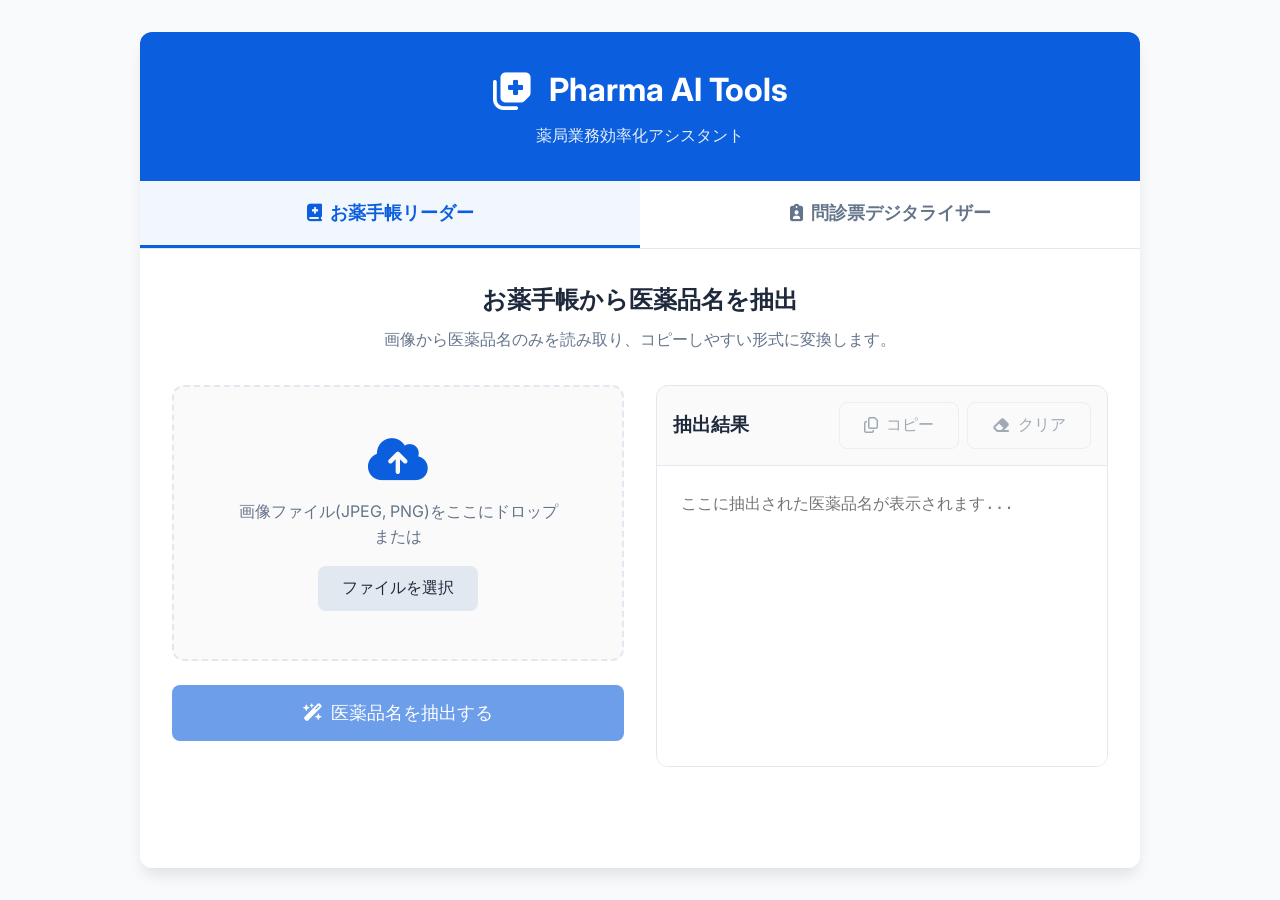
==== index.html @ e8e13a67 "問診票データの日本語化対応: null→なし, either→どちらでもよい, 全英語→日本語変換" ====
<!DOCTYPE html>
<html lang="ja">
<head>
    <meta charset="UTF-8">
    <meta name="viewport" content="width=device-width, initial-scale=1.0">
    <title>Pharma AI Tools</title>
    <link rel="stylesheet" href="style.css">
    <!-- Google Fonts: Inter -->
    <link rel="preconnect" href="https://fonts.googleapis.com">
    <link rel="preconnect" href="https://fonts.gstatic.com" crossorigin>
    <link href="https://fonts.googleapis.com/css2?family=Inter:wght@400;500;600;700&display=swap" rel="stylesheet">
    <!-- Font Awesome -->
    <link rel="stylesheet" href="https://cdnjs.cloudflare.com/ajax/libs/font-awesome/6.4.0/css/all.min.css">
</head>
<body>
    <div class="app-container">
        <header class="app-header">
            <div class="logo-container">
                <i class="fa-solid fa-notes-medical logo-icon"></i>
                <h1 class="app-title">Pharma AI Tools</h1>
            </div>
            <p class="app-subtitle">薬局業務効率化アシスタント</p>
        </header>

        <main class="app-main">
            <!-- Tabs -->
            <div class="tabs">
                <button class="tab-btn active" data-tab="notebook-reader">
                    <i class="fa-solid fa-book-medical"></i> お薬手帳リーダー
                </button>
                <button class="tab-btn" data-tab="questionnaire-digitizer">
                    <i class="fa-solid fa-clipboard-user"></i> 問診票デジタライザー
                </button>
            </div>

            <!-- Tab Content: Medication Notebook Reader -->
            <section id="notebook-reader" class="tab-content active">
                <div class="content-header">
                    <h2>お薬手帳から医薬品名を抽出</h2>
                    <p>画像から医薬品名のみを読み取り、コピーしやすい形式に変換します。</p>
                </div>
                
                <div class="workspace">
                    <div class="upload-section">
                        <div class="drop-zone" id="drop-zone-notebook">
                            <i class="fa-solid fa-cloud-arrow-up upload-icon"></i>
                            <p class="drop-text">画像ファイル(JPEG, PNG)をここにドロップ<br>または</p>
                            <input type="file" id="file-input-notebook" accept="image/jpeg, image/png, image/webp" hidden>
                            <button class="btn btn-secondary" onclick="document.getElementById('file-input-notebook').click()">ファイルを選択</button>
                            <div id="preview-container-notebook" class="preview-container" style="display: none;">
                                <img id="image-preview-notebook" src="" alt="プレビュー">
                                <button class="btn-icon remove-btn" id="remove-btn-notebook" title="画像を削除"><i class="fa-solid fa-xmark"></i></button>
                            </div>
                        </div>
                        <button class="btn btn-primary analyze-btn" id="analyze-btn-notebook" disabled>
                            <i class="fa-solid fa-wand-magic-sparkles"></i> 医薬品名を抽出する
                        </button>
                    </div>

                    <div class="result-section">
                        <div class="result-header">
                            <h3>抽出結果</h3>
                            <div class="result-actions">
                                <button class="btn btn-outline" id="copy-btn-notebook" disabled>
                                    <i class="fa-regular fa-copy"></i> コピー
                                </button>
                                <button class="btn btn-outline" id="clear-btn-notebook" disabled>
                                    <i class="fa-solid fa-eraser"></i> クリア
                                </button>
                            </div>
                        </div>
                        <div class="textarea-container">
                            <textarea id="result-text-notebook" placeholder="ここに抽出された医薬品名が表示されます..." readonly></textarea>
                            <div id="loading-overlay-notebook" class="loading-overlay" style="display: none;">
                                <div class="spinner"></div>
                                <p>AIが画像を解析中...</p>
                            </div>
                        </div>
                    </div>
                </div>
            </section>

            <!-- Tab Content: Questionnaire Digitizer -->
            <section id="questionnaire-digitizer" class="tab-content">
                 <div class="content-header">
                    <h2>問診票をデータ化して自動送信</h2>
                    <p>手書きの問診票を読み取り、問診回答管理システム(スプレッドシート等)へ自動登録します。</p>
                </div>

                <div class="workspace">
                    <div class="upload-section">
                        <div class="drop-zone" id="drop-zone-questionnaire">
                            <i class="fa-solid fa-file-signature upload-icon"></i>
                            <p class="drop-text">問診票の画像(JPEG, PNG)をここにドロップ<br>または</p>
                            <input type="file" id="file-input-questionnaire" accept="image/jpeg, image/png, image/webp" hidden>
                            <button class="btn btn-secondary" onclick="document.getElementById('file-input-questionnaire').click()">ファイルを選択</button>
                            <div id="preview-container-questionnaire" class="preview-container" style="display: none;">
                                <img id="image-preview-questionnaire" src="" alt="プレビュー">
                                <button class="btn-icon remove-btn" id="remove-btn-questionnaire" title="画像を削除"><i class="fa-solid fa-xmark"></i></button>
                            </div>
                        </div>
                        <!-- 今後の拡張で設定項目を増やす余地 -->
                         <div class="settings-panel">
                            <label for="gas-url-input" class="settings-label">GAS WebアプリURL (問診システム連携用)</label>
                            <input type="password" id="gas-url-input" class="settings-input" placeholder="https://script.google.com/macros/s/.../exec">
                            <small class="settings-hint">※初回のみ入力。ブラウザに保存されます。</small>
                        </div>
                        <button class="btn btn-primary analyze-btn" id="analyze-btn-questionnaire" disabled>
                            <i class="fa-solid fa-paper-plane"></i> 読み取ってシステムへ送信
                        </button>
                    </div>

                    <div class="result-section">
                         <div class="result-header">
                            <h3>処理ステータス</h3>
                        </div>
                        <div class="status-panel" id="status-panel-questionnaire">
                            <div class="status-idle">
                                <i class="fa-solid fa-circle-info status-icon"></i>
                                <p>画像をアップロードして送信ボタンを押してください。</p>
                            </div>
                            <div id="loading-overlay-questionnaire" class="loading-overlay" style="display: none;">
                                <div class="spinner"></div>
                                <p>AIが手書き文字を解析・送信中...</p>
                            </div>
                            <div id="success-message-questionnaire" class="status-message success" style="display: none;">
                                <i class="fa-solid fa-circle-check"></i>
                                <p><strong>送信完了</strong><br>問診システムへのデータ登録が成功しました。</p>
                                <pre id="json-preview-questionnaire" class="json-preview"></pre>
                            </div>
                            <div id="error-message-questionnaire" class="status-message error" style="display: none;">
                                <i class="fa-solid fa-circle-exclamation"></i>
                                <p><strong>エラーが発生しました</strong><br><span id="error-text-questionnaire"></span></p>
                            </div>
                        </div>
                    </div>
                </div>
            </section>
        </main>
        
        <div id="toast" class="toast">コピーしました</div>
    </div>

    <script src="app.js"></script>
</body>
</html>
---- style.css ----
/* Reset and Variables */
:root {
    --primary-color: #0b5edd;
    --primary-hover: #0a4ebd;
    --secondary-color: #e2e8f0;
    --secondary-hover: #cbd5e1;
    --accent-color: #10b981;
    --bg-color: #f8fafc;
    --surface-color: #ffffff;
    --text-primary: #1e293b;
    --text-secondary: #64748b;
    --border-color: #e2e8f0;
    --border-radius: 12px;
    --shadow-sm: 0 1px 3px rgba(0,0,0,0.1);
    --shadow-md: 0 4px 6px -1px rgba(0,0,0,0.1);
    --shadow-lg: 0 10px 15px -3px rgba(0,0,0,0.1);
    --transition: all 0.3s ease;
}

body[data-theme='dark'] {
    --bg-color: #0f172a;
    --surface-color: #1e293b;
    --text-primary: #f8fafc;
    --text-secondary: #94a3b8;
    --border-color: #334155;
    --secondary-color: #334155;
    --secondary-hover: #475569;
}

* {
    margin: 0;
    padding: 0;
    box-sizing: border-box;
}

body {
    font-family: 'Inter', sans-serif;
    background-color: var(--bg-color);
    color: var(--text-primary);
    line-height: 1.6;
    display: flex;
    justify-content: center;
    padding: 2rem;
    min-height: 100vh;
}

/* Layout */
.app-container {
    width: 100%;
    max-width: 1000px;
    background-color: var(--surface-color);
    border-radius: var(--border-radius);
    box-shadow: var(--shadow-lg);
    overflow: hidden;
    display: flex;
    flex-direction: column;
}

/* Header */
.app-header {
    background-color: var(--primary-color);
    color: white;
    padding: 2rem;
    text-align: center;
}

.logo-container {
    display: flex;
    align-items: center;
    justify-content: center;
    gap: 1rem;
    margin-bottom: 0.5rem;
}

.logo-icon {
    font-size: 2.5rem;
}

.app-title {
    font-size: 2rem;
    font-weight: 700;
}

.app-subtitle {
    font-size: 1rem;
    opacity: 0.9;
}

/* Tabs */
.tabs {
    display: flex;
    background-color: var(--surface-color);
    border-bottom: 1px solid var(--border-color);
}

.tab-btn {
    flex: 1;
    padding: 1.25rem;
    background: none;
    border: none;
    border-bottom: 3px solid transparent;
    font-size: 1.1rem;
    font-weight: 600;
    color: var(--text-secondary);
    cursor: pointer;
    transition: var(--transition);
    display: flex;
    align-items: center;
    justify-content: center;
    gap: 0.5rem;
}

.tab-btn:hover {
    color: var(--primary-color);
    background-color: rgba(11, 94, 221, 0.05);
}

.tab-btn.active {
    color: var(--primary-color);
    border-bottom-color: var(--primary-color);
    background-color: rgba(11, 94, 221, 0.05);
}

/* Content Area */
.tab-content {
    display: none;
    padding: 2rem;
    animation: fadeIn 0.4s ease forwards;
}

.tab-content.active {
    display: block;
}

@keyframes fadeIn {
    from { opacity: 0; transform: translateY(10px); }
    to { opacity: 1; transform: translateY(0); }
}

.content-header {
    margin-bottom: 2rem;
    text-align: center;
}

.content-header h2 {
    font-size: 1.5rem;
    margin-bottom: 0.5rem;
}

.content-header p {
    color: var(--text-secondary);
}

/* Workspace Grid */
.workspace {
    display: grid;
    grid-template-columns: 1fr 1fr;
    gap: 2rem;
}

@media (max-width: 768px) {
    .workspace {
        grid-template-columns: 1fr;
    }
}

/* Upload Section */
.upload-section {
    display: flex;
    flex-direction: column;
    gap: 1.5rem;
}

.drop-zone {
    border: 2px dashed var(--border-color);
    border-radius: var(--border-radius);
    padding: 3rem 2rem;
    text-align: center;
    background-color: rgba(0,0,0,0.02);
    cursor: pointer;
    transition: var(--transition);
    position: relative;
    overflow: hidden;
}

.drop-zone:hover, .drop-zone.dragover {
    border-color: var(--primary-color);
    background-color: rgba(11, 94, 221, 0.05);
}

.upload-icon {
    font-size: 3rem;
    color: var(--primary-color);
    margin-bottom: 1rem;
}

.drop-text {
    margin-bottom: 1rem;
    color: var(--text-secondary);
}

.preview-container {
    position: absolute;
    top: 0;
    left: 0;
    width: 100%;
    height: 100%;
    background-color: var(--surface-color);
    z-index: 10;
    display: flex;
    align-items: center;
    justify-content: center;
}

.preview-container img {
    max-width: 100%;
    max-height: 100%;
    object-fit: contain;
}

.remove-btn {
    position: absolute;
    top: 10px;
    right: 10px;
    background-color: rgba(0,0,0,0.6);
    color: white;
    width: 32px;
    height: 32px;
    border-radius: 50%;
    display: flex;
    align-items: center;
    justify-content: center;
}

.remove-btn:hover {
    background-color: rgba(239, 68, 68, 0.8);
}

/* Buttons */
.btn {
    padding: 0.75rem 1.5rem;
    border-radius: 8px;
    font-size: 1rem;
    font-weight: 500;
    cursor: pointer;
    border: none;
    transition: var(--transition);
    display: inline-flex;
    align-items: center;
    justify-content: center;
    gap: 0.5rem;
}

.btn:disabled {
    opacity: 0.6;
    cursor: not-allowed;
}

.btn-primary {
    background-color: var(--primary-color);
    color: white;
}

.btn-primary:hover:not(:disabled) {
    background-color: var(--primary-hover);
    transform: translateY(-2px);
    box-shadow: var(--shadow-md);
}

.btn-secondary {
    background-color: var(--secondary-color);
    color: var(--text-primary);
}

.btn-secondary:hover:not(:disabled) {
    background-color: var(--secondary-hover);
}

.btn-outline {
    background-color: transparent;
    border: 1px solid var(--border-color);
    color: var(--text-secondary);
}

.btn-outline:hover:not(:disabled) {
    border-color: var(--primary-color);
    color: var(--primary-color);
    background-color: rgba(11, 94, 221, 0.05);
}

.btn-icon {
    background: none;
    border: none;
    cursor: pointer;
    transition: var(--transition);
}

.analyze-btn {
    width: 100%;
    padding: 1rem;
    font-size: 1.1rem;
}

/* Result Section */
.result-section {
    display: flex;
    flex-direction: column;
    border: 1px solid var(--border-color);
    border-radius: var(--border-radius);
    overflow: hidden;
}

.result-header {
    display: flex;
    justify-content: space-between;
    align-items: center;
    padding: 1rem;
    background-color: rgba(0,0,0,0.02);
    border-bottom: 1px solid var(--border-color);
}

.result-actions {
    display: flex;
    gap: 0.5rem;
}

.textarea-container {
    position: relative;
    flex-grow: 1;
    min-height: 300px;
}

textarea {
    width: 100%;
    height: 100%;
    padding: 1.5rem;
    border: none;
    resize: none;
    font-family: monospace;
    font-size: 1rem;
    line-height: 1.8;
    background-color: var(--surface-color);
    color: var(--text-primary);
    outline: none;
}

.loading-overlay {
    position: absolute;
    top: 0;
    left: 0;
    width: 100%;
    height: 100%;
    background-color: rgba(255,255,255,0.9);
    display: flex;
    flex-direction: column;
    align-items: center;
    justify-content: center;
    gap: 1rem;
    z-index: 5;
}

/* Dark mode loading overlay adjustment */
body[data-theme='dark'] .loading-overlay {
    background-color: rgba(30, 41, 59, 0.9);
}

/* Spinner Animation */
.spinner {
    width: 50px;
    height: 50px;
    border: 5px solid var(--secondary-color);
    border-top-color: var(--primary-color);
    border-radius: 50%;
    animation: spin 1s linear infinite;
}

@keyframes spin {
    0% { transform: rotate(0deg); }
    100% { transform: rotate(360deg); }
}

/* Status Panel (Questionnaire) */
.status-panel {
    padding: 2rem;
    flex-grow: 1;
    display: flex;
    flex-direction: column;
    position: relative;
    min-height: 300px;
    background-color: var(--surface-color);
}

.status-idle {
    display: flex;
    flex-direction: column;
    align-items: center;
    justify-content: center;
    height: 100%;
    color: var(--text-secondary);
    text-align: center;
    gap: 1rem;
}

.status-icon {
    font-size: 3rem;
    opacity: 0.5;
}

.status-message {
    padding: 1.5rem;
    border-radius: var(--border-radius);
    display: flex;
    flex-direction: column;
    align-items: center;
    text-align: center;
    gap: 1rem;
    animation: fadeIn 0.3s ease;
}

.status-message i {
    font-size: 4rem;
}

.status-message.success {
    background-color: rgba(16, 185, 129, 0.1);
    color: #065f46;
    border: 1px solid #10b981;
}

.status-message.error {
    background-color: rgba(239, 68, 68, 0.1);
    color: #991b1b;
    border: 1px solid #ef4444;
}

body[data-theme='dark'] .status-message.success { color: #34d399; }
body[data-theme='dark'] .status-message.error { color: #f87171; }

.json-preview {
    margin-top: 1rem;
    width: 100%;
    background-color: rgba(0,0,0,0.05);
    padding: 1rem;
    border-radius: 8px;
    font-size: 0.85rem;
    text-align: left;
    overflow-x: auto;
    font-family: monospace;
}

/* Settings */
.settings-panel {
    background-color: var(--secondary-color);
    padding: 1rem;
    border-radius: var(--border-radius);
}

.settings-label {
    display: block;
    font-size: 0.9rem;
    font-weight: 600;
    margin-bottom: 0.5rem;
}

.settings-input {
    width: 100%;
    padding: 0.75rem;
    border: 1px solid var(--border-color);
    border-radius: 6px;
    font-family: monospace;
    background-color: var(--surface-color);
    color: var(--text-primary);
}

.settings-hint {
    display: block;
    margin-top: 0.5rem;
    font-size: 0.8rem;
    color: var(--text-secondary);
}

/* Toast Notification */
.toast {
    position: fixed;
    bottom: 2rem;
    left: 50%;
    transform: translateX(-50%) translateY(100px);
    background-color: var(--text-primary);
    color: var(--surface-color);
    padding: 1rem 2rem;
    border-radius: 30px;
    font-weight: 500;
    box-shadow: var(--shadow-lg);
    opacity: 0;
    transition: all 0.3s cubic-bezier(0.68, -0.55, 0.265, 1.55);
    z-index: 100;
}

.toast.show {
    transform: translateX(-50%) translateY(0);
    opacity: 1;
}
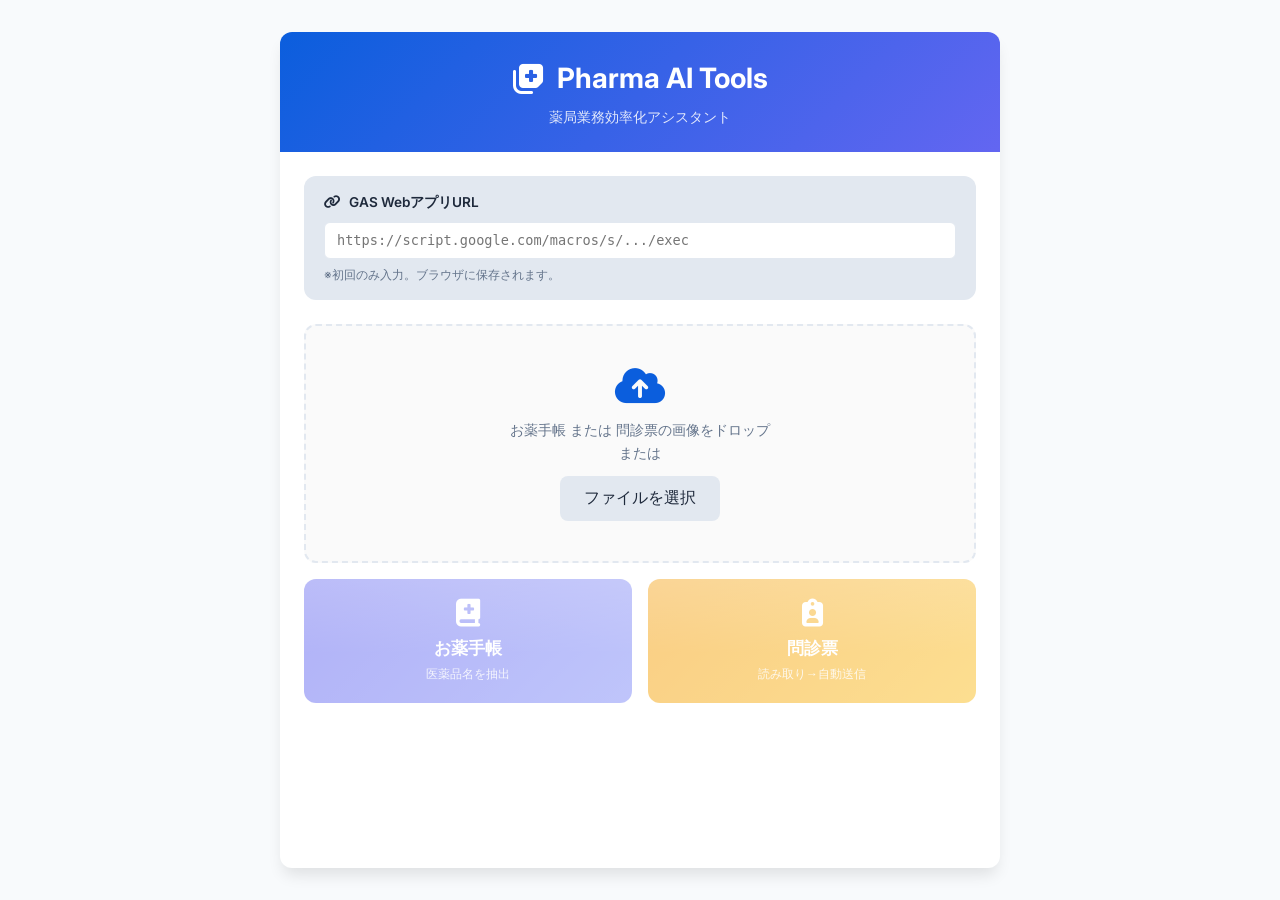
==== commit e6cec149: "UI統合: タブ廃止 1ページ化 初回問診引用フォーマット対応 お薬手帳般重複除外" ====
--- a/index.html
+++ b/index.html
@@ -5,11 +5,9 @@
     <meta name="viewport" content="width=device-width, initial-scale=1.0">
     <title>Pharma AI Tools</title>
     <link rel="stylesheet" href="style.css">
-    <!-- Google Fonts: Inter -->
     <link rel="preconnect" href="https://fonts.googleapis.com">
     <link rel="preconnect" href="https://fonts.gstatic.com" crossorigin>
     <link href="https://fonts.googleapis.com/css2?family=Inter:wght@400;500;600;700&display=swap" rel="stylesheet">
-    <!-- Font Awesome -->
     <link rel="stylesheet" href="https://cdnjs.cloudflare.com/ajax/libs/font-awesome/6.4.0/css/all.min.css">
 </head>
 <body>
@@ -23,121 +21,92 @@
         </header>
 
         <main class="app-main">
-            <!-- Tabs -->
-            <div class="tabs">
-                <button class="tab-btn active" data-tab="notebook-reader">
-                    <i class="fa-solid fa-book-medical"></i> お薬手帳リーダー
-                </button>
-                <button class="tab-btn" data-tab="questionnaire-digitizer">
-                    <i class="fa-solid fa-clipboard-user"></i> 問診票デジタライザー
-                </button>
+            <!-- Settings -->
+            <div class="settings-panel">
+                <label for="gas-url-input" class="settings-label"><i class="fa-solid fa-link"></i> GAS WebアプリURL</label>
+                <input type="password" id="gas-url-input" class="settings-input" placeholder="https://script.google.com/macros/s/.../exec">
+                <small class="settings-hint">※初回のみ入力。ブラウザに保存されます。</small>
             </div>
 
-            <!-- Tab Content: Medication Notebook Reader -->
-            <section id="notebook-reader" class="tab-content active">
-                <div class="content-header">
-                    <h2>お薬手帳から医薬品名を抽出</h2>
-                    <p>画像から医薬品名のみを読み取り、コピーしやすい形式に変換します。</p>
+            <!-- Single Upload Area -->
+            <section class="upload-section">
+                <div class="drop-zone" id="drop-zone">
+                    <i class="fa-solid fa-cloud-arrow-up upload-icon"></i>
+                    <p class="drop-text">お薬手帳 または 問診票の画像をドロップ<br>または</p>
+                    <input type="file" id="file-input" accept="image/jpeg, image/png, image/webp" hidden>
+                    <button class="btn btn-secondary" onclick="document.getElementById('file-input').click()">ファイルを選択</button>
+                    <div id="preview-container" class="preview-container" style="display: none;">
+                        <img id="image-preview" src="" alt="プレビュー">
+                        <button class="btn-icon remove-btn" id="remove-btn" title="画像を削除"><i class="fa-solid fa-xmark"></i></button>
+                    </div>
                 </div>
-                
-                <div class="workspace">
-                    <div class="upload-section">
-                        <div class="drop-zone" id="drop-zone-notebook">
-                            <i class="fa-solid fa-cloud-arrow-up upload-icon"></i>
-                            <p class="drop-text">画像ファイル(JPEG, PNG)をここにドロップ<br>または</p>
-                            <input type="file" id="file-input-notebook" accept="image/jpeg, image/png, image/webp" hidden>
-                            <button class="btn btn-secondary" onclick="document.getElementById('file-input-notebook').click()">ファイルを選択</button>
-                            <div id="preview-container-notebook" class="preview-container" style="display: none;">
-                                <img id="image-preview-notebook" src="" alt="プレビュー">
-                                <button class="btn-icon remove-btn" id="remove-btn-notebook" title="画像を削除"><i class="fa-solid fa-xmark"></i></button>
-                            </div>
-                        </div>
-                        <button class="btn btn-primary analyze-btn" id="analyze-btn-notebook" disabled>
-                            <i class="fa-solid fa-wand-magic-sparkles"></i> 医薬品名を抽出する
-                        </button>
-                    </div>
 
-                    <div class="result-section">
-                        <div class="result-header">
-                            <h3>抽出結果</h3>
-                            <div class="result-actions">
-                                <button class="btn btn-outline" id="copy-btn-notebook" disabled>
-                                    <i class="fa-regular fa-copy"></i> コピー
-                                </button>
-                                <button class="btn btn-outline" id="clear-btn-notebook" disabled>
-                                    <i class="fa-solid fa-eraser"></i> クリア
-                                </button>
-                            </div>
-                        </div>
-                        <div class="textarea-container">
-                            <textarea id="result-text-notebook" placeholder="ここに抽出された医薬品名が表示されます..." readonly></textarea>
-                            <div id="loading-overlay-notebook" class="loading-overlay" style="display: none;">
-                                <div class="spinner"></div>
-                                <p>AIが画像を解析中...</p>
-                            </div>
-                        </div>
-                    </div>
+                <!-- Action Buttons -->
+                <div class="action-buttons">
+                    <button class="btn btn-action btn-notebook" id="analyze-btn-notebook" disabled>
+                        <i class="fa-solid fa-book-medical"></i>
+                        <span class="btn-action-label">お薬手帳</span>
+                        <span class="btn-action-desc">医薬品名を抽出</span>
+                    </button>
+                    <button class="btn btn-action btn-questionnaire" id="analyze-btn-questionnaire" disabled>
+                        <i class="fa-solid fa-clipboard-user"></i>
+                        <span class="btn-action-label">問診票</span>
+                        <span class="btn-action-desc">読み取り→自動送信</span>
+                    </button>
                 </div>
             </section>
 
-            <!-- Tab Content: Questionnaire Digitizer -->
-            <section id="questionnaire-digitizer" class="tab-content">
-                 <div class="content-header">
-                    <h2>問診票をデータ化して自動送信</h2>
-                    <p>手書きの問診票を読み取り、問診回答管理システム(スプレッドシート等)へ自動登録します。</p>
-                </div>
+            <!-- Loading Overlay (shared) -->
+            <div id="loading-overlay" class="loading-overlay" style="display: none;">
+                <div class="spinner"></div>
+                <p id="loading-text">AIが画像を解析中...</p>
+            </div>
 
-                <div class="workspace">
-                    <div class="upload-section">
-                        <div class="drop-zone" id="drop-zone-questionnaire">
-                            <i class="fa-solid fa-file-signature upload-icon"></i>
-                            <p class="drop-text">問診票の画像(JPEG, PNG)をここにドロップ<br>または</p>
-                            <input type="file" id="file-input-questionnaire" accept="image/jpeg, image/png, image/webp" hidden>
-                            <button class="btn btn-secondary" onclick="document.getElementById('file-input-questionnaire').click()">ファイルを選択</button>
-                            <div id="preview-container-questionnaire" class="preview-container" style="display: none;">
-                                <img id="image-preview-questionnaire" src="" alt="プレビュー">
-                                <button class="btn-icon remove-btn" id="remove-btn-questionnaire" title="画像を削除"><i class="fa-solid fa-xmark"></i></button>
-                            </div>
-                        </div>
-                        <!-- 今後の拡張で設定項目を増やす余地 -->
-                         <div class="settings-panel">
-                            <label for="gas-url-input" class="settings-label">GAS WebアプリURL (問診システム連携用)</label>
-                            <input type="password" id="gas-url-input" class="settings-input" placeholder="https://script.google.com/macros/s/.../exec">
-                            <small class="settings-hint">※初回のみ入力。ブラウザに保存されます。</small>
-                        </div>
-                        <button class="btn btn-primary analyze-btn" id="analyze-btn-questionnaire" disabled>
-                            <i class="fa-solid fa-paper-plane"></i> 読み取ってシステムへ送信
+            <!-- Result Area: Notebook -->
+            <section id="result-notebook" class="result-section" style="display: none;">
+                <div class="result-header">
+                    <h3><i class="fa-solid fa-book-medical"></i> お薬手帳 抽出結果</h3>
+                    <div class="result-actions">
+                        <button class="btn btn-outline" id="copy-btn-notebook">
+                            <i class="fa-regular fa-copy"></i> コピー
+                        </button>
+                        <button class="btn btn-outline" id="clear-btn-notebook">
+                            <i class="fa-solid fa-eraser"></i> クリア
                         </button>
                     </div>
+                </div>
+                <div class="textarea-container">
+                    <textarea id="result-text-notebook" placeholder="ここに抽出された医薬品名が表示されます..." readonly></textarea>
+                </div>
+            </section>
 
-                    <div class="result-section">
-                         <div class="result-header">
-                            <h3>処理ステータス</h3>
-                        </div>
-                        <div class="status-panel" id="status-panel-questionnaire">
-                            <div class="status-idle">
-                                <i class="fa-solid fa-circle-info status-icon"></i>
-                                <p>画像をアップロードして送信ボタンを押してください。</p>
-                            </div>
-                            <div id="loading-overlay-questionnaire" class="loading-overlay" style="display: none;">
-                                <div class="spinner"></div>
-                                <p>AIが手書き文字を解析・送信中...</p>
-                            </div>
-                            <div id="success-message-questionnaire" class="status-message success" style="display: none;">
-                                <i class="fa-solid fa-circle-check"></i>
-                                <p><strong>送信完了</strong><br>問診システムへのデータ登録が成功しました。</p>
-                                <pre id="json-preview-questionnaire" class="json-preview"></pre>
-                            </div>
-                            <div id="error-message-questionnaire" class="status-message error" style="display: none;">
-                                <i class="fa-solid fa-circle-exclamation"></i>
-                                <p><strong>エラーが発生しました</strong><br><span id="error-text-questionnaire"></span></p>
-                            </div>
-                        </div>
+            <!-- Result Area: Questionnaire -->
+            <section id="result-questionnaire" class="result-section" style="display: none;">
+                <div class="result-header">
+                    <h3><i class="fa-solid fa-clipboard-user"></i> 問診票 処理結果</h3>
+                    <div class="result-actions">
+                        <button class="btn btn-outline" id="copy-btn-questionnaire">
+                            <i class="fa-regular fa-copy"></i> コピー
+                        </button>
+                        <button class="btn btn-outline" id="clear-btn-questionnaire">
+                            <i class="fa-solid fa-eraser"></i> クリア
+                        </button>
+                    </div>
+                </div>
+                <div class="status-panel" id="status-panel-questionnaire">
+                    <div id="success-message-questionnaire" class="status-message success" style="display: none;">
+                        <i class="fa-solid fa-circle-check"></i>
+                        <p><strong>送信完了</strong><br>問診システムへのデータ登録が成功しました。</p>
+                        <pre id="json-preview-questionnaire" class="json-preview"></pre>
+                    </div>
+                    <div id="error-message-questionnaire" class="status-message error" style="display: none;">
+                        <i class="fa-solid fa-circle-exclamation"></i>
+                        <p><strong>エラーが発生しました</strong><br><span id="error-text-questionnaire"></span></p>
                     </div>
                 </div>
             </section>
         </main>
-        
+
         <div id="toast" class="toast">コピーしました</div>
     </div>
 
--- a/style.css
+++ b/style.css
@@ -5,6 +5,11 @@
     --secondary-color: #e2e8f0;
     --secondary-hover: #cbd5e1;
     --accent-color: #10b981;
+    --accent-hover: #059669;
+    --notebook-color: #6366f1;
+    --notebook-hover: #4f46e5;
+    --questionnaire-color: #f59e0b;
+    --questionnaire-hover: #d97706;
     --bg-color: #f8fafc;
     --surface-color: #ffffff;
     --text-primary: #1e293b;
@@ -47,7 +52,7 @@
 /* Layout */
 .app-container {
     width: 100%;
-    max-width: 1000px;
+    max-width: 720px;
     background-color: var(--surface-color);
     border-radius: var(--border-radius);
     box-shadow: var(--shadow-lg);
@@ -58,9 +63,9 @@
 
 /* Header */
 .app-header {
-    background-color: var(--primary-color);
+    background: linear-gradient(135deg, #0b5edd 0%, #6366f1 100%);
     color: white;
-    padding: 2rem;
+    padding: 1.5rem 2rem;
     text-align: center;
 }
 
@@ -68,113 +73,84 @@
     display: flex;
     align-items: center;
     justify-content: center;
-    gap: 1rem;
+    gap: 0.75rem;
+    margin-bottom: 0.25rem;
+}
+
+.logo-icon {
+    font-size: 2rem;
+}
+
+.app-title {
+    font-size: 1.75rem;
+    font-weight: 700;
+}
+
+.app-subtitle {
+    font-size: 0.9rem;
+    opacity: 0.85;
+}
+
+/* Main Content */
+.app-main {
+    padding: 1.5rem;
+    display: flex;
+    flex-direction: column;
+    gap: 1.5rem;
+}
+
+/* Settings Panel */
+.settings-panel {
+    background-color: var(--secondary-color);
+    padding: 1rem 1.25rem;
+    border-radius: var(--border-radius);
+}
+
+.settings-label {
+    display: flex;
+    align-items: center;
+    gap: 0.5rem;
+    font-size: 0.85rem;
+    font-weight: 600;
     margin-bottom: 0.5rem;
 }
 
-.logo-icon {
-    font-size: 2.5rem;
-}
-
-.app-title {
-    font-size: 2rem;
-    font-weight: 700;
-}
-
-.app-subtitle {
-    font-size: 1rem;
-    opacity: 0.9;
-}
-
-/* Tabs */
-.tabs {
-    display: flex;
+.settings-input {
+    width: 100%;
+    padding: 0.6rem 0.75rem;
+    border: 1px solid var(--border-color);
+    border-radius: 6px;
+    font-family: monospace;
+    font-size: 0.85rem;
     background-color: var(--surface-color);
-    border-bottom: 1px solid var(--border-color);
-}
-
-.tab-btn {
-    flex: 1;
-    padding: 1.25rem;
-    background: none;
-    border: none;
-    border-bottom: 3px solid transparent;
-    font-size: 1.1rem;
-    font-weight: 600;
+    color: var(--text-primary);
+    transition: var(--transition);
+}
+
+.settings-input:focus {
+    outline: none;
+    border-color: var(--primary-color);
+    box-shadow: 0 0 0 3px rgba(11, 94, 221, 0.15);
+}
+
+.settings-hint {
+    display: block;
+    margin-top: 0.4rem;
+    font-size: 0.75rem;
     color: var(--text-secondary);
-    cursor: pointer;
-    transition: var(--transition);
-    display: flex;
-    align-items: center;
-    justify-content: center;
-    gap: 0.5rem;
-}
-
-.tab-btn:hover {
-    color: var(--primary-color);
-    background-color: rgba(11, 94, 221, 0.05);
-}
-
-.tab-btn.active {
-    color: var(--primary-color);
-    border-bottom-color: var(--primary-color);
-    background-color: rgba(11, 94, 221, 0.05);
-}
-
-/* Content Area */
-.tab-content {
-    display: none;
-    padding: 2rem;
-    animation: fadeIn 0.4s ease forwards;
-}
-
-.tab-content.active {
-    display: block;
-}
-
-@keyframes fadeIn {
-    from { opacity: 0; transform: translateY(10px); }
-    to { opacity: 1; transform: translateY(0); }
-}
-
-.content-header {
-    margin-bottom: 2rem;
-    text-align: center;
-}
-
-.content-header h2 {
-    font-size: 1.5rem;
-    margin-bottom: 0.5rem;
-}
-
-.content-header p {
-    color: var(--text-secondary);
-}
-
-/* Workspace Grid */
-.workspace {
-    display: grid;
-    grid-template-columns: 1fr 1fr;
-    gap: 2rem;
-}
-
-@media (max-width: 768px) {
-    .workspace {
-        grid-template-columns: 1fr;
-    }
 }
 
 /* Upload Section */
 .upload-section {
     display: flex;
     flex-direction: column;
-    gap: 1.5rem;
+    gap: 1rem;
 }
 
 .drop-zone {
     border: 2px dashed var(--border-color);
     border-radius: var(--border-radius);
-    padding: 3rem 2rem;
+    padding: 2.5rem 2rem;
     text-align: center;
     background-color: rgba(0,0,0,0.02);
     cursor: pointer;
@@ -189,14 +165,15 @@
 }
 
 .upload-icon {
-    font-size: 3rem;
+    font-size: 2.5rem;
     color: var(--primary-color);
-    margin-bottom: 1rem;
+    margin-bottom: 0.75rem;
 }
 
 .drop-text {
-    margin-bottom: 1rem;
+    margin-bottom: 0.75rem;
     color: var(--text-secondary);
+    font-size: 0.9rem;
 }
 
 .preview-container {
@@ -230,13 +207,22 @@
     display: flex;
     align-items: center;
     justify-content: center;
+    cursor: pointer;
+    border: none;
+    transition: var(--transition);
 }
 
 .remove-btn:hover {
     background-color: rgba(239, 68, 68, 0.8);
 }
 
-/* Buttons */
+/* Action Buttons */
+.action-buttons {
+    display: grid;
+    grid-template-columns: 1fr 1fr;
+    gap: 1rem;
+}
+
 .btn {
     padding: 0.75rem 1.5rem;
     border-radius: 8px;
@@ -252,8 +238,69 @@
 }
 
 .btn:disabled {
-    opacity: 0.6;
+    opacity: 0.5;
     cursor: not-allowed;
+    transform: none !important;
+}
+
+.btn-action {
+    padding: 1.25rem 1rem;
+    border-radius: var(--border-radius);
+    display: flex;
+    flex-direction: column;
+    align-items: center;
+    gap: 0.4rem;
+    color: white;
+    font-weight: 600;
+    position: relative;
+    overflow: hidden;
+}
+
+.btn-action::before {
+    content: '';
+    position: absolute;
+    top: 0;
+    left: 0;
+    width: 100%;
+    height: 100%;
+    background: linear-gradient(180deg, rgba(255,255,255,0.15) 0%, transparent 60%);
+    pointer-events: none;
+}
+
+.btn-action i {
+    font-size: 1.75rem;
+    margin-bottom: 0.2rem;
+}
+
+.btn-action-label {
+    font-size: 1.05rem;
+    font-weight: 700;
+}
+
+.btn-action-desc {
+    font-size: 0.75rem;
+    opacity: 0.85;
+    font-weight: 400;
+}
+
+.btn-notebook {
+    background: linear-gradient(135deg, #6366f1 0%, #818cf8 100%);
+}
+
+.btn-notebook:hover:not(:disabled) {
+    background: linear-gradient(135deg, #4f46e5 0%, #6366f1 100%);
+    transform: translateY(-2px);
+    box-shadow: 0 6px 20px rgba(99, 102, 241, 0.4);
+}
+
+.btn-questionnaire {
+    background: linear-gradient(135deg, #f59e0b 0%, #fbbf24 100%);
+}
+
+.btn-questionnaire:hover:not(:disabled) {
+    background: linear-gradient(135deg, #d97706 0%, #f59e0b 100%);
+    transform: translateY(-2px);
+    box-shadow: 0 6px 20px rgba(245, 158, 11, 0.4);
 }
 
 .btn-primary {
@@ -295,10 +342,36 @@
     transition: var(--transition);
 }
 
-.analyze-btn {
-    width: 100%;
-    padding: 1rem;
-    font-size: 1.1rem;
+/* Loading Overlay */
+.loading-overlay {
+    position: fixed;
+    top: 0;
+    left: 0;
+    width: 100%;
+    height: 100%;
+    background-color: rgba(0,0,0,0.5);
+    backdrop-filter: blur(4px);
+    display: flex;
+    flex-direction: column;
+    align-items: center;
+    justify-content: center;
+    gap: 1rem;
+    z-index: 100;
+    color: white;
+}
+
+.spinner {
+    width: 50px;
+    height: 50px;
+    border: 5px solid rgba(255,255,255,0.3);
+    border-top-color: white;
+    border-radius: 50%;
+    animation: spin 1s linear infinite;
+}
+
+@keyframes spin {
+    0% { transform: rotate(0deg); }
+    100% { transform: rotate(360deg); }
 }
 
 /* Result Section */
@@ -308,15 +381,28 @@
     border: 1px solid var(--border-color);
     border-radius: var(--border-radius);
     overflow: hidden;
+    animation: slideUp 0.4s ease forwards;
+}
+
+@keyframes slideUp {
+    from { opacity: 0; transform: translateY(15px); }
+    to { opacity: 1; transform: translateY(0); }
 }
 
 .result-header {
     display: flex;
     justify-content: space-between;
     align-items: center;
-    padding: 1rem;
-    background-color: rgba(0,0,0,0.02);
+    padding: 0.75rem 1rem;
+    background-color: rgba(0,0,0,0.03);
     border-bottom: 1px solid var(--border-color);
+}
+
+.result-header h3 {
+    font-size: 0.95rem;
+    display: flex;
+    align-items: center;
+    gap: 0.5rem;
 }
 
 .result-actions {
@@ -327,98 +413,47 @@
 .textarea-container {
     position: relative;
     flex-grow: 1;
-    min-height: 300px;
+    min-height: 250px;
 }
 
 textarea {
     width: 100%;
     height: 100%;
-    padding: 1.5rem;
+    min-height: 250px;
+    padding: 1.25rem;
     border: none;
     resize: none;
     font-family: monospace;
-    font-size: 1rem;
+    font-size: 0.95rem;
     line-height: 1.8;
     background-color: var(--surface-color);
     color: var(--text-primary);
     outline: none;
 }
 
-.loading-overlay {
-    position: absolute;
-    top: 0;
-    left: 0;
-    width: 100%;
-    height: 100%;
-    background-color: rgba(255,255,255,0.9);
-    display: flex;
-    flex-direction: column;
-    align-items: center;
-    justify-content: center;
-    gap: 1rem;
-    z-index: 5;
-}
-
-/* Dark mode loading overlay adjustment */
-body[data-theme='dark'] .loading-overlay {
-    background-color: rgba(30, 41, 59, 0.9);
-}
-
-/* Spinner Animation */
-.spinner {
-    width: 50px;
-    height: 50px;
-    border: 5px solid var(--secondary-color);
-    border-top-color: var(--primary-color);
-    border-radius: 50%;
-    animation: spin 1s linear infinite;
-}
-
-@keyframes spin {
-    0% { transform: rotate(0deg); }
-    100% { transform: rotate(360deg); }
-}
-
 /* Status Panel (Questionnaire) */
 .status-panel {
-    padding: 2rem;
+    padding: 1.5rem;
     flex-grow: 1;
     display: flex;
     flex-direction: column;
     position: relative;
-    min-height: 300px;
     background-color: var(--surface-color);
 }
 
-.status-idle {
-    display: flex;
-    flex-direction: column;
-    align-items: center;
-    justify-content: center;
-    height: 100%;
-    color: var(--text-secondary);
+.status-message {
+    padding: 1.25rem;
+    border-radius: var(--border-radius);
+    display: flex;
+    flex-direction: column;
+    align-items: center;
     text-align: center;
-    gap: 1rem;
-}
-
-.status-icon {
+    gap: 0.75rem;
+    animation: slideUp 0.3s ease;
+}
+
+.status-message i {
     font-size: 3rem;
-    opacity: 0.5;
-}
-
-.status-message {
-    padding: 1.5rem;
-    border-radius: var(--border-radius);
-    display: flex;
-    flex-direction: column;
-    align-items: center;
-    text-align: center;
-    gap: 1rem;
-    animation: fadeIn 0.3s ease;
-}
-
-.status-message i {
-    font-size: 4rem;
 }
 
 .status-message.success {
@@ -437,46 +472,17 @@
 body[data-theme='dark'] .status-message.error { color: #f87171; }
 
 .json-preview {
-    margin-top: 1rem;
+    margin-top: 0.75rem;
     width: 100%;
     background-color: rgba(0,0,0,0.05);
     padding: 1rem;
     border-radius: 8px;
-    font-size: 0.85rem;
+    font-size: 0.8rem;
     text-align: left;
     overflow-x: auto;
     font-family: monospace;
-}
-
-/* Settings */
-.settings-panel {
-    background-color: var(--secondary-color);
-    padding: 1rem;
-    border-radius: var(--border-radius);
-}
-
-.settings-label {
-    display: block;
-    font-size: 0.9rem;
-    font-weight: 600;
-    margin-bottom: 0.5rem;
-}
-
-.settings-input {
-    width: 100%;
-    padding: 0.75rem;
-    border: 1px solid var(--border-color);
-    border-radius: 6px;
-    font-family: monospace;
-    background-color: var(--surface-color);
-    color: var(--text-primary);
-}
-
-.settings-hint {
-    display: block;
-    margin-top: 0.5rem;
-    font-size: 0.8rem;
-    color: var(--text-secondary);
+    white-space: pre-wrap;
+    word-break: break-word;
 }
 
 /* Toast Notification */
@@ -487,16 +493,43 @@
     transform: translateX(-50%) translateY(100px);
     background-color: var(--text-primary);
     color: var(--surface-color);
-    padding: 1rem 2rem;
+    padding: 0.75rem 1.5rem;
     border-radius: 30px;
     font-weight: 500;
     box-shadow: var(--shadow-lg);
     opacity: 0;
     transition: all 0.3s cubic-bezier(0.68, -0.55, 0.265, 1.55);
-    z-index: 100;
+    z-index: 200;
 }
 
 .toast.show {
     transform: translateX(-50%) translateY(0);
     opacity: 1;
 }
+
+/* Responsive */
+@media (max-width: 500px) {
+    body {
+        padding: 0;
+    }
+    .app-container {
+        border-radius: 0;
+        min-height: 100vh;
+    }
+    .app-main {
+        padding: 1rem;
+    }
+    .action-buttons {
+        grid-template-columns: 1fr 1fr;
+        gap: 0.75rem;
+    }
+    .btn-action {
+        padding: 1rem 0.75rem;
+    }
+    .btn-action i {
+        font-size: 1.5rem;
+    }
+    .btn-action-label {
+        font-size: 0.95rem;
+    }
+}
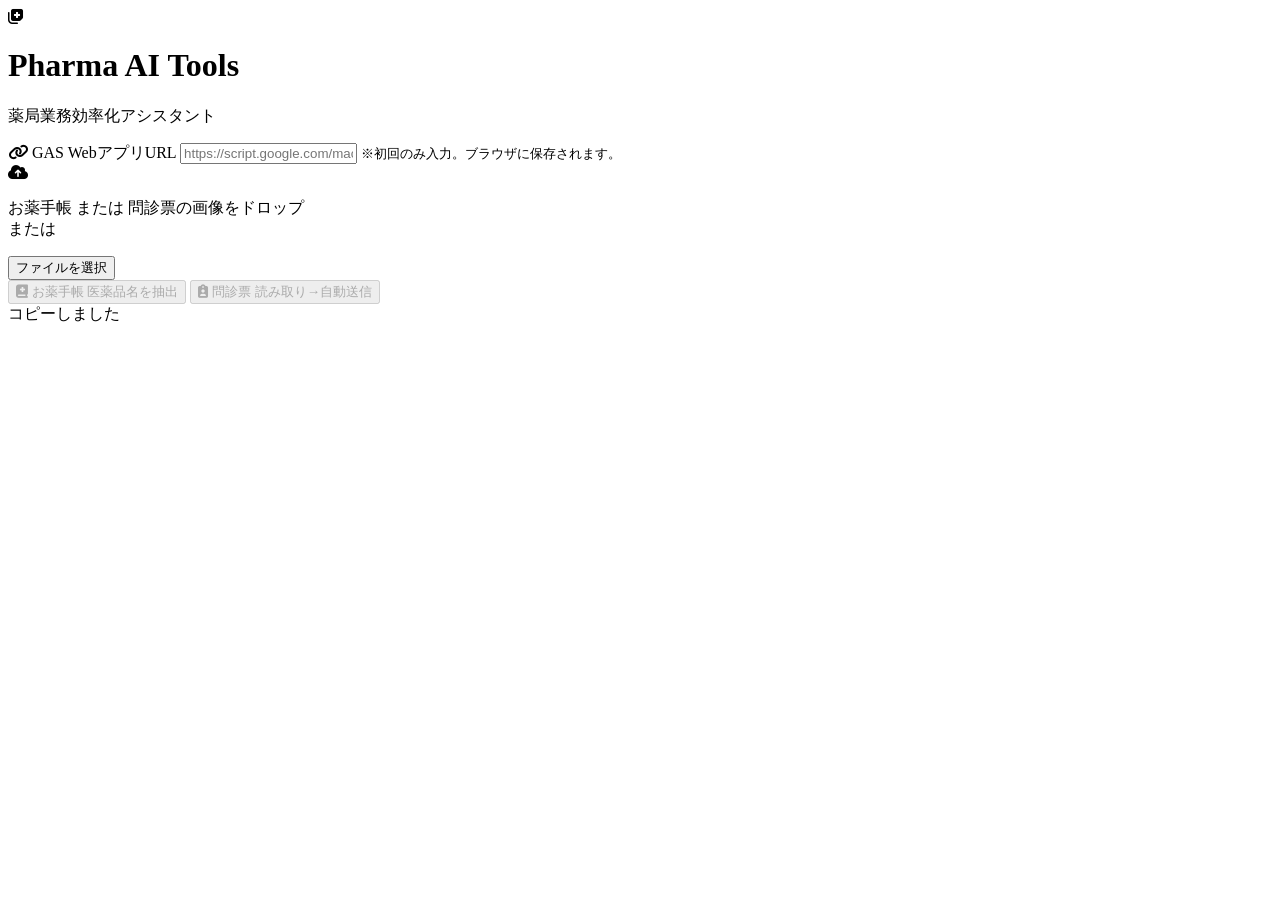
==== commit 005fb076: "GAS構造修正: style.html app.html作成 claspignore追加 インクルード対応" ====
--- a/index.html
+++ b/index.html
@@ -4,11 +4,11 @@
     <meta charset="UTF-8">
     <meta name="viewport" content="width=device-width, initial-scale=1.0">
     <title>Pharma AI Tools</title>
-    <link rel="stylesheet" href="style.css">
     <link rel="preconnect" href="https://fonts.googleapis.com">
     <link rel="preconnect" href="https://fonts.gstatic.com" crossorigin>
     <link href="https://fonts.googleapis.com/css2?family=Inter:wght@400;500;600;700&display=swap" rel="stylesheet">
     <link rel="stylesheet" href="https://cdnjs.cloudflare.com/ajax/libs/font-awesome/6.4.0/css/all.min.css">
+    <?!= include('style') ?>
 </head>
 <body>
     <div class="app-container">
@@ -110,6 +110,6 @@
         <div id="toast" class="toast">コピーしました</div>
     </div>
 
-    <script src="app.js"></script>
+    <?!= include('app') ?>
 </body>
 </html>
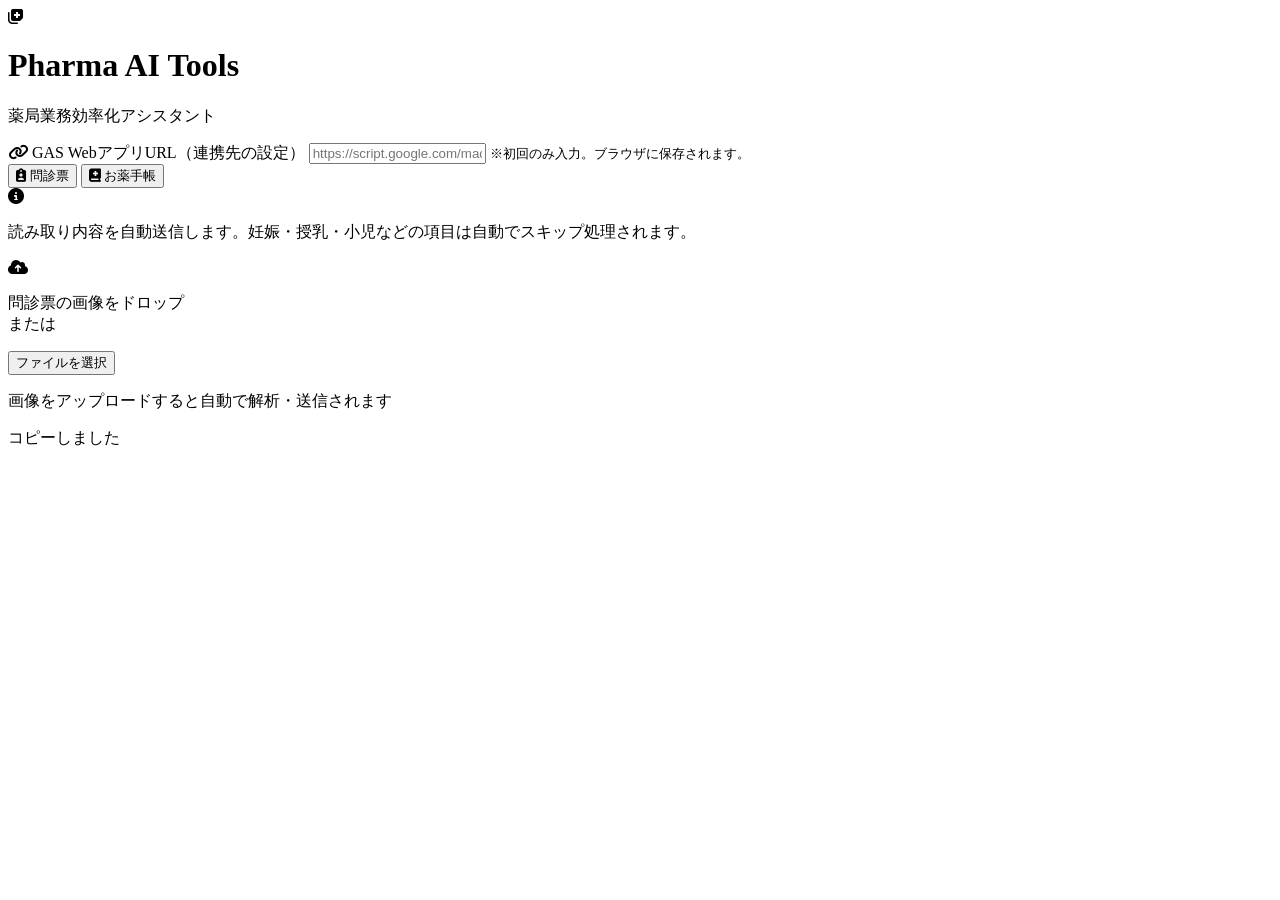
==== commit 538faec1: "UI全面改修: LINEグリーンカラー タブUI 自動解析 フラットデザイン" ====
--- a/index.html
+++ b/index.html
@@ -12,6 +12,7 @@
 </head>
 <body>
     <div class="app-container">
+        <!-- Header -->
         <header class="app-header">
             <div class="logo-container">
                 <i class="fa-solid fa-notes-medical logo-icon"></i>
@@ -21,42 +22,46 @@
         </header>
 
         <main class="app-main">
-            <!-- Settings -->
+            <!-- GAS URL設定 -->
             <div class="settings-panel">
-                <label for="gas-url-input" class="settings-label"><i class="fa-solid fa-link"></i> GAS WebアプリURL</label>
+                <label for="gas-url-input" class="settings-label">
+                    <i class="fa-solid fa-link"></i> GAS WebアプリURL（連携先の設定）
+                </label>
                 <input type="password" id="gas-url-input" class="settings-input" placeholder="https://script.google.com/macros/s/.../exec">
                 <small class="settings-hint">※初回のみ入力。ブラウザに保存されます。</small>
             </div>
 
-            <!-- Single Upload Area -->
+            <!-- モード切り替えタブ -->
+            <div class="mode-tabs">
+                <button class="mode-tab active" id="tab-questionnaire" data-mode="questionnaire">
+                    <i class="fa-solid fa-clipboard-user"></i> 問診票
+                </button>
+                <button class="mode-tab" id="tab-notebook" data-mode="notebook">
+                    <i class="fa-solid fa-book-medical"></i> お薬手帳
+                </button>
+            </div>
+
+            <!-- モード説明カード -->
+            <div class="mode-description" id="mode-description">
+                <i class="fa-solid fa-circle-info mode-desc-icon"></i>
+                <p id="mode-description-text">読み取り内容を自動送信します。妊娠・授乳・小児などの項目は自動でスキップ処理されます。</p>
+            </div>
+
+            <!-- アップロードエリア -->
             <section class="upload-section">
                 <div class="drop-zone" id="drop-zone">
                     <i class="fa-solid fa-cloud-arrow-up upload-icon"></i>
-                    <p class="drop-text">お薬手帳 または 問診票の画像をドロップ<br>または</p>
+                    <p class="drop-text" id="drop-text">問診票の画像をドロップ<br>または</p>
                     <input type="file" id="file-input" accept="image/jpeg, image/png, image/webp" hidden>
-                    <button class="btn btn-secondary" onclick="document.getElementById('file-input').click()">ファイルを選択</button>
+                    <button class="btn btn-upload" onclick="document.getElementById('file-input').click()">ファイルを選択</button>
                     <div id="preview-container" class="preview-container" style="display: none;">
                         <img id="image-preview" src="" alt="プレビュー">
-                        <button class="btn-icon remove-btn" id="remove-btn" title="画像を削除"><i class="fa-solid fa-xmark"></i></button>
+                        <button class="btn-remove" id="remove-btn" title="画像を削除"><i class="fa-solid fa-xmark"></i></button>
                     </div>
-                </div>
-
-                <!-- Action Buttons -->
-                <div class="action-buttons">
-                    <button class="btn btn-action btn-notebook" id="analyze-btn-notebook" disabled>
-                        <i class="fa-solid fa-book-medical"></i>
-                        <span class="btn-action-label">お薬手帳</span>
-                        <span class="btn-action-desc">医薬品名を抽出</span>
-                    </button>
-                    <button class="btn btn-action btn-questionnaire" id="analyze-btn-questionnaire" disabled>
-                        <i class="fa-solid fa-clipboard-user"></i>
-                        <span class="btn-action-label">問診票</span>
-                        <span class="btn-action-desc">読み取り→自動送信</span>
-                    </button>
                 </div>
             </section>
 
-            <!-- Loading Overlay (shared) -->
+            <!-- Loading Overlay -->
             <div id="loading-overlay" class="loading-overlay" style="display: none;">
                 <div class="spinner"></div>
                 <p id="loading-text">AIが画像を解析中...</p>
@@ -67,10 +72,10 @@
                 <div class="result-header">
                     <h3><i class="fa-solid fa-book-medical"></i> お薬手帳 抽出結果</h3>
                     <div class="result-actions">
-                        <button class="btn btn-outline" id="copy-btn-notebook">
+                        <button class="btn btn-action-sm" id="copy-btn-notebook">
                             <i class="fa-regular fa-copy"></i> コピー
                         </button>
-                        <button class="btn btn-outline" id="clear-btn-notebook">
+                        <button class="btn btn-action-sm" id="clear-btn-notebook">
                             <i class="fa-solid fa-eraser"></i> クリア
                         </button>
                     </div>
@@ -85,10 +90,10 @@
                 <div class="result-header">
                     <h3><i class="fa-solid fa-clipboard-user"></i> 問診票 処理結果</h3>
                     <div class="result-actions">
-                        <button class="btn btn-outline" id="copy-btn-questionnaire">
+                        <button class="btn btn-action-sm" id="copy-btn-questionnaire">
                             <i class="fa-regular fa-copy"></i> コピー
                         </button>
-                        <button class="btn btn-outline" id="clear-btn-questionnaire">
+                        <button class="btn btn-action-sm" id="clear-btn-questionnaire">
                             <i class="fa-solid fa-eraser"></i> クリア
                         </button>
                     </div>
@@ -107,6 +112,11 @@
             </section>
         </main>
 
+        <!-- フッターヒント -->
+        <footer class="app-footer">
+            <p>画像をアップロードすると自動で解析・送信されます</p>
+        </footer>
+
         <div id="toast" class="toast">コピーしました</div>
     </div>
 
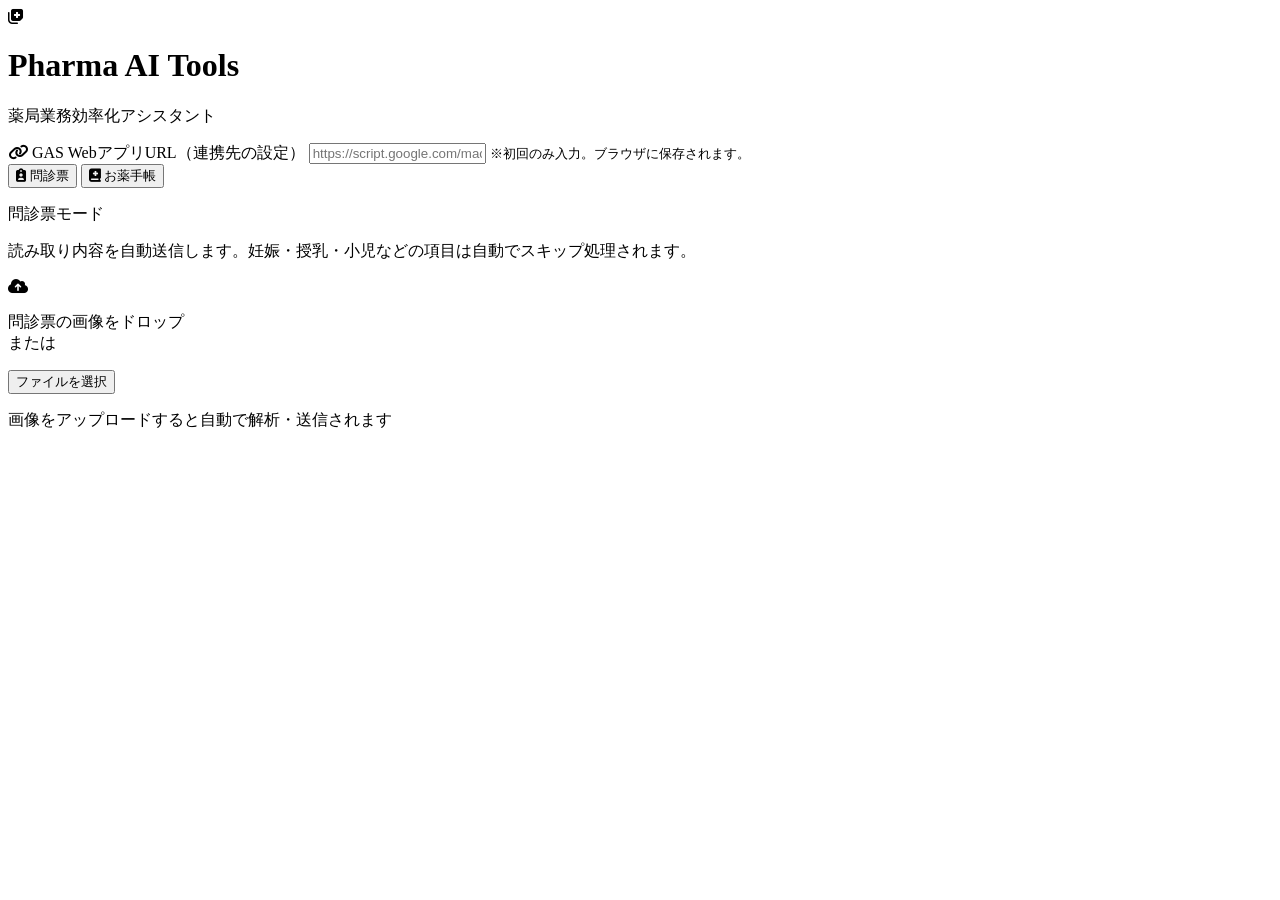
==== commit ef59c00f: "Two-tone redesign: Green+Amber, tab color switch, mode card, flat UI" ====
--- a/index.html
+++ b/index.html
@@ -14,11 +14,15 @@
     <div class="app-container">
         <!-- Header -->
         <header class="app-header">
-            <div class="logo-container">
-                <i class="fa-solid fa-notes-medical logo-icon"></i>
-                <h1 class="app-title">Pharma AI Tools</h1>
+            <div class="header-inner">
+                <div class="header-icon-box">
+                    <i class="fa-solid fa-notes-medical"></i>
+                </div>
+                <div class="header-text">
+                    <h1 class="app-title">Pharma AI Tools</h1>
+                    <p class="app-subtitle">薬局業務効率化アシスタント</p>
+                </div>
             </div>
-            <p class="app-subtitle">薬局業務効率化アシスタント</p>
         </header>
 
         <main class="app-main">
@@ -33,27 +37,30 @@
 
             <!-- モード切り替えタブ -->
             <div class="mode-tabs">
-                <button class="mode-tab active" id="tab-questionnaire" data-mode="questionnaire">
+                <button class="mode-tab tab-questionnaire active" id="tab-questionnaire" data-mode="questionnaire">
                     <i class="fa-solid fa-clipboard-user"></i> 問診票
                 </button>
-                <button class="mode-tab" id="tab-notebook" data-mode="notebook">
+                <button class="mode-tab tab-notebook" id="tab-notebook" data-mode="notebook">
                     <i class="fa-solid fa-book-medical"></i> お薬手帳
                 </button>
             </div>
 
             <!-- モード説明カード -->
-            <div class="mode-description" id="mode-description">
-                <i class="fa-solid fa-circle-info mode-desc-icon"></i>
-                <p id="mode-description-text">読み取り内容を自動送信します。妊娠・授乳・小児などの項目は自動でスキップ処理されます。</p>
+            <div class="mode-card" id="mode-card">
+                <div class="mode-card-dot"></div>
+                <div class="mode-card-body">
+                    <p class="mode-card-title" id="mode-card-title">問診票モード</p>
+                    <p class="mode-card-desc" id="mode-card-desc">読み取り内容を自動送信します。妊娠・授乳・小児などの項目は自動でスキップ処理されます。</p>
+                </div>
             </div>
 
             <!-- アップロードエリア -->
             <section class="upload-section">
-                <div class="drop-zone" id="drop-zone">
+                <div class="drop-zone drop-zone-amber" id="drop-zone">
                     <i class="fa-solid fa-cloud-arrow-up upload-icon"></i>
                     <p class="drop-text" id="drop-text">問診票の画像をドロップ<br>または</p>
                     <input type="file" id="file-input" accept="image/jpeg, image/png, image/webp" hidden>
-                    <button class="btn btn-upload" onclick="document.getElementById('file-input').click()">ファイルを選択</button>
+                    <button class="btn btn-upload" id="btn-upload" onclick="document.getElementById('file-input').click()">ファイルを選択</button>
                     <div id="preview-container" class="preview-container" style="display: none;">
                         <img id="image-preview" src="" alt="プレビュー">
                         <button class="btn-remove" id="remove-btn" title="画像を削除"><i class="fa-solid fa-xmark"></i></button>
@@ -67,17 +74,13 @@
                 <p id="loading-text">AIが画像を解析中...</p>
             </div>
 
-            <!-- Result Area: Notebook -->
-            <section id="result-notebook" class="result-section" style="display: none;">
+            <!-- Result: Notebook -->
+            <section id="result-notebook" class="result-section result-green" style="display: none;">
                 <div class="result-header">
                     <h3><i class="fa-solid fa-book-medical"></i> お薬手帳 抽出結果</h3>
                     <div class="result-actions">
-                        <button class="btn btn-action-sm" id="copy-btn-notebook">
-                            <i class="fa-regular fa-copy"></i> コピー
-                        </button>
-                        <button class="btn btn-action-sm" id="clear-btn-notebook">
-                            <i class="fa-solid fa-eraser"></i> クリア
-                        </button>
+                        <button class="btn btn-result" id="copy-btn-notebook"><i class="fa-regular fa-copy"></i> コピー</button>
+                        <button class="btn btn-result" id="clear-btn-notebook"><i class="fa-solid fa-eraser"></i> クリア</button>
                     </div>
                 </div>
                 <div class="textarea-container">
@@ -85,17 +88,13 @@
                 </div>
             </section>
 
-            <!-- Result Area: Questionnaire -->
-            <section id="result-questionnaire" class="result-section" style="display: none;">
+            <!-- Result: Questionnaire -->
+            <section id="result-questionnaire" class="result-section result-amber" style="display: none;">
                 <div class="result-header">
                     <h3><i class="fa-solid fa-clipboard-user"></i> 問診票 処理結果</h3>
                     <div class="result-actions">
-                        <button class="btn btn-action-sm" id="copy-btn-questionnaire">
-                            <i class="fa-regular fa-copy"></i> コピー
-                        </button>
-                        <button class="btn btn-action-sm" id="clear-btn-questionnaire">
-                            <i class="fa-solid fa-eraser"></i> クリア
-                        </button>
+                        <button class="btn btn-result" id="copy-btn-questionnaire"><i class="fa-regular fa-copy"></i> コピー</button>
+                        <button class="btn btn-result" id="clear-btn-questionnaire"><i class="fa-solid fa-eraser"></i> クリア</button>
                     </div>
                 </div>
                 <div class="status-panel" id="status-panel-questionnaire">
@@ -112,12 +111,12 @@
             </section>
         </main>
 
-        <!-- フッターヒント -->
+        <!-- フッター -->
         <footer class="app-footer">
             <p>画像をアップロードすると自動で解析・送信されます</p>
         </footer>
 
-        <div id="toast" class="toast">コピーしました</div>
+        <div id="toast" class="toast"></div>
     </div>
 
     <?!= include('app') ?>
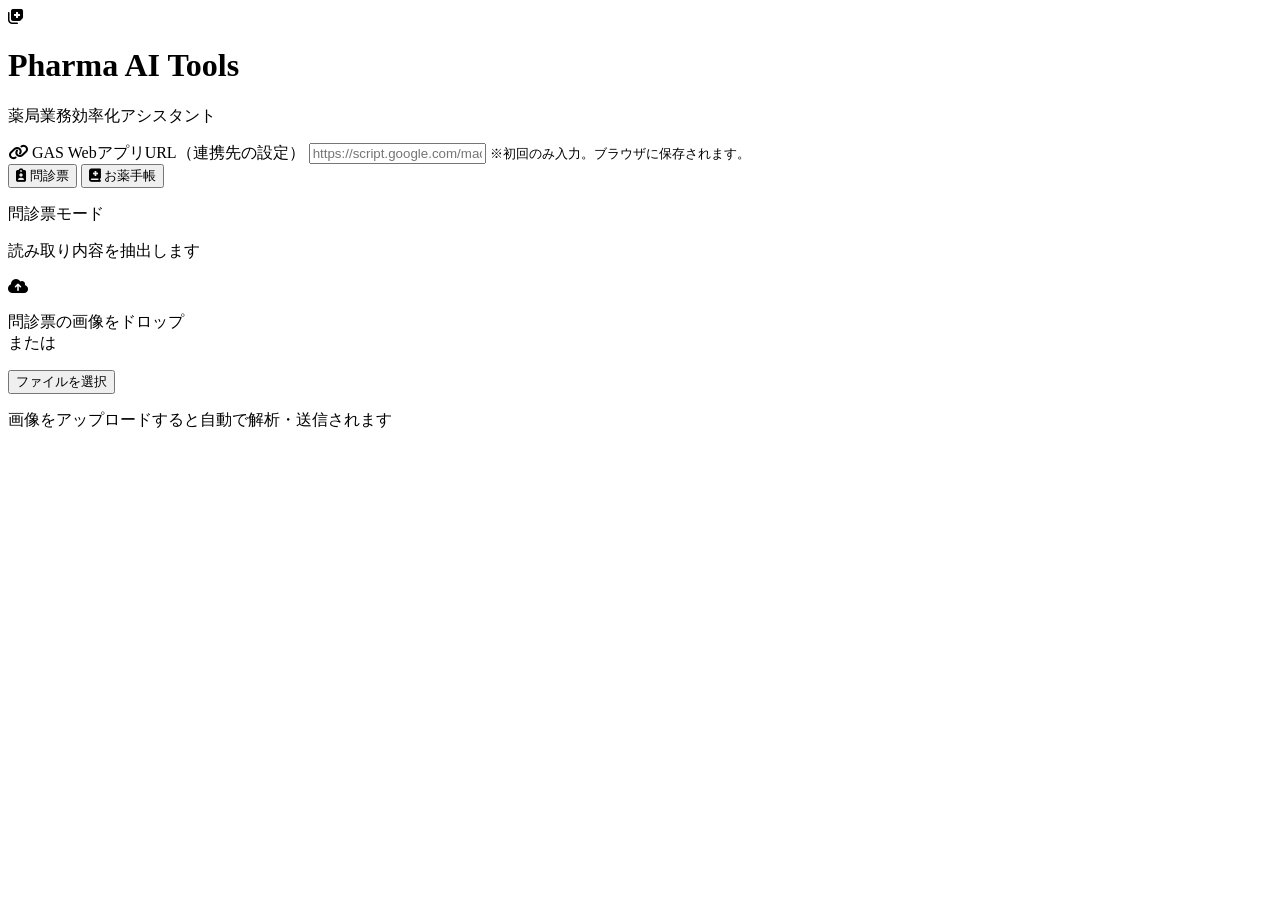
==== commit 13293073: "Fix: mode descriptions updated" ====
--- a/index.html
+++ b/index.html
@@ -50,7 +50,7 @@
                 <div class="mode-card-dot"></div>
                 <div class="mode-card-body">
                     <p class="mode-card-title" id="mode-card-title">問診票モード</p>
-                    <p class="mode-card-desc" id="mode-card-desc">読み取り内容を自動送信します。妊娠・授乳・小児などの項目は自動でスキップ処理されます。</p>
+                    <p class="mode-card-desc" id="mode-card-desc">読み取り内容を抽出します</p>
                 </div>
             </div>
 
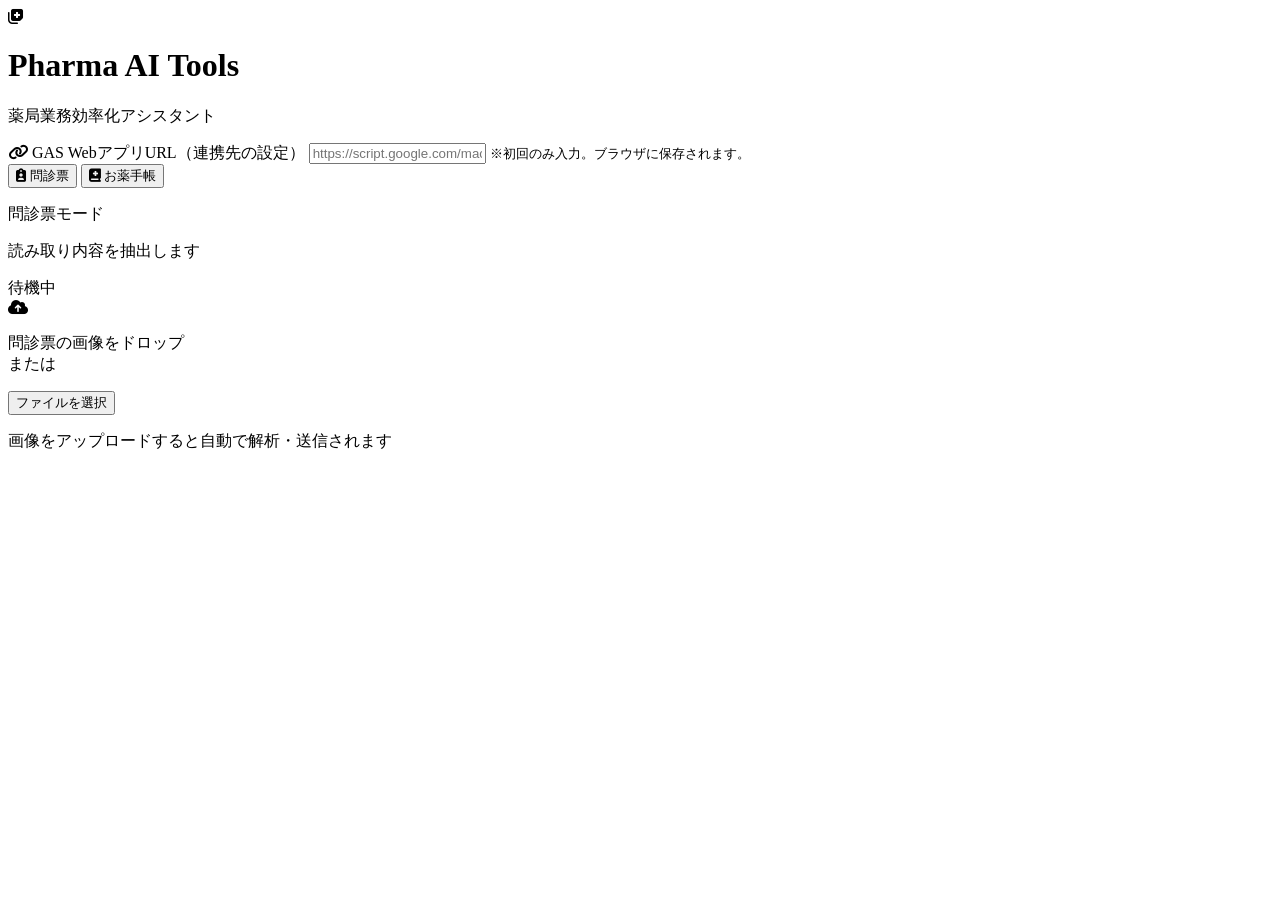
==== commit 281cc445: "feat: add AI processing status badge" ====
--- a/index.html
+++ b/index.html
@@ -52,6 +52,12 @@
                     <p class="mode-card-title" id="mode-card-title">問診票モード</p>
                     <p class="mode-card-desc" id="mode-card-desc">読み取り内容を抽出します</p>
                 </div>
+            </div>
+
+            <!-- AI処理ステータス -->
+            <div class="ai-status" id="ai-status">
+                <span class="ai-status-dot" id="ai-status-dot"></span>
+                <span class="ai-status-text" id="ai-status-text">待機中</span>
             </div>
 
             <!-- アップロードエリア -->
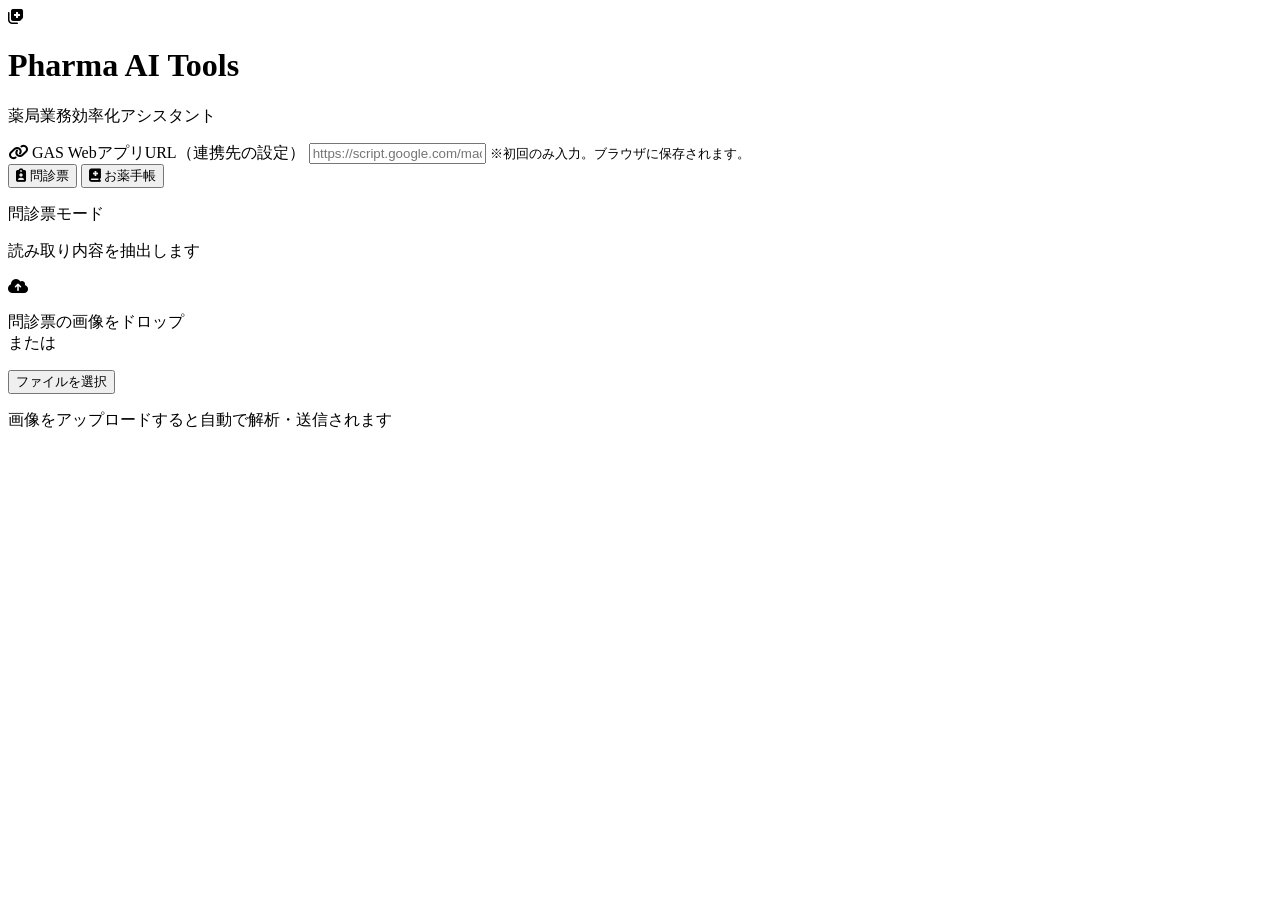
==== commit 136c983d: "revert: AI status badge and layout changes" ====
--- a/index.html
+++ b/index.html
@@ -52,12 +52,6 @@
                     <p class="mode-card-title" id="mode-card-title">問診票モード</p>
                     <p class="mode-card-desc" id="mode-card-desc">読み取り内容を抽出します</p>
                 </div>
-            </div>
-
-            <!-- AI処理ステータス -->
-            <div class="ai-status" id="ai-status">
-                <span class="ai-status-dot" id="ai-status-dot"></span>
-                <span class="ai-status-text" id="ai-status-text">待機中</span>
             </div>
 
             <!-- アップロードエリア -->
